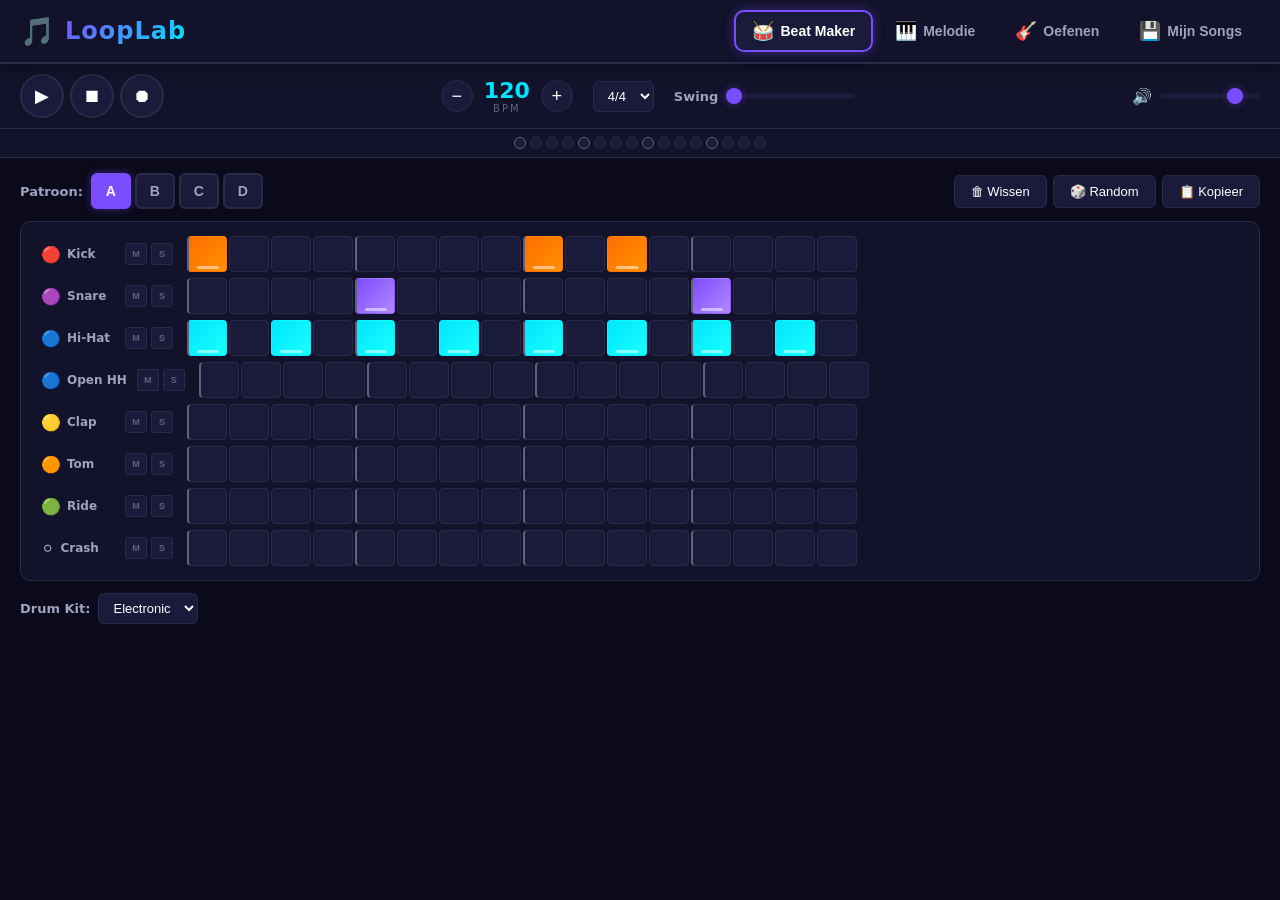
==== index.html @ d04458fa "feat: LoopLab - muziek loop app voor kids Complete web app met: - Beat sequencer met 8 instrumenten " ====
<!DOCTYPE html>
<html lang="nl">
<head>
    <meta charset="UTF-8">
    <meta name="viewport" content="width=device-width, initial-scale=1.0">
    <title>LoopLab - Maak je eigen beats!</title>
    <link rel="stylesheet" href="css/style.css">
    <link rel="stylesheet" href="css/sequencer.css">
    <link rel="stylesheet" href="css/piano-roll.css">
    <link rel="stylesheet" href="css/practice.css">
</head>
<body>
    <div id="app">
        <!-- Header -->
        <header id="main-header">
            <div class="logo">
                <span class="logo-icon">🎵</span>
                <h1>LoopLab</h1>
            </div>
            <nav id="main-nav">
                <button class="nav-btn active" data-view="sequencer">
                    <span class="nav-icon">🥁</span>
                    <span>Beat Maker</span>
                </button>
                <button class="nav-btn" data-view="piano">
                    <span class="nav-icon">🎹</span>
                    <span>Melodie</span>
                </button>
                <button class="nav-btn" data-view="practice">
                    <span class="nav-icon">🎸</span>
                    <span>Oefenen</span>
                </button>
                <button class="nav-btn" data-view="songs">
                    <span class="nav-icon">💾</span>
                    <span>Mijn Songs</span>
                </button>
            </nav>
        </header>

        <!-- Transport Controls -->
        <div id="transport">
            <div class="transport-left">
                <button id="btn-play" class="transport-btn" title="Afspelen">▶</button>
                <button id="btn-stop" class="transport-btn" title="Stoppen">⏹</button>
                <button id="btn-record" class="transport-btn" title="Opnemen">⏺</button>
            </div>
            <div class="transport-center">
                <div class="bpm-control">
                    <button id="bpm-down" class="bpm-btn">−</button>
                    <div class="bpm-display">
                        <span id="bpm-value">120</span>
                        <span class="bpm-label">BPM</span>
                    </div>
                    <button id="bpm-up" class="bpm-btn">+</button>
                </div>
                <div class="time-signature">
                    <select id="time-sig">
                        <option value="4">4/4</option>
                        <option value="3">3/4</option>
                        <option value="6">6/8</option>
                    </select>
                </div>
                <div class="swing-control">
                    <label>Swing</label>
                    <input type="range" id="swing" min="0" max="100" value="0">
                </div>
            </div>
            <div class="transport-right">
                <div class="master-volume">
                    <span>🔊</span>
                    <input type="range" id="master-volume" min="0" max="100" value="80">
                </div>
            </div>
        </div>

        <!-- Step indicator -->
        <div id="step-indicator">
            <div class="step-dots"></div>
        </div>

        <!-- Views -->
        <main id="main-content">
            <!-- Beat Sequencer View -->
            <section id="view-sequencer" class="view active">
                <div class="sequencer-toolbar">
                    <div class="pattern-selector">
                        <label>Patroon:</label>
                        <div class="pattern-buttons">
                            <button class="pattern-btn active" data-pattern="0">A</button>
                            <button class="pattern-btn" data-pattern="1">B</button>
                            <button class="pattern-btn" data-pattern="2">C</button>
                            <button class="pattern-btn" data-pattern="3">D</button>
                        </div>
                    </div>
                    <div class="sequencer-actions">
                        <button id="btn-clear-pattern" class="action-btn">🗑 Wissen</button>
                        <button id="btn-random-pattern" class="action-btn">🎲 Random</button>
                        <button id="btn-copy-pattern" class="action-btn">📋 Kopieer</button>
                    </div>
                </div>
                <div id="beat-grid" class="beat-grid">
                    <!-- Generated by JS -->
                </div>
                <div class="kit-selector">
                    <label>Drum Kit:</label>
                    <select id="drum-kit-select">
                        <option value="electronic">Electronic</option>
                        <option value="hiphop">Hip Hop</option>
                        <option value="rock">Rock</option>
                        <option value="latin">Latin</option>
                    </select>
                </div>
            </section>

            <!-- Piano Roll View -->
            <section id="view-piano" class="view">
                <div class="piano-toolbar">
                    <div class="instrument-selector">
                        <label>Instrument:</label>
                        <select id="melody-instrument">
                            <option value="synth">Synth Lead</option>
                            <option value="piano">Piano</option>
                            <option value="bass">Bass</option>
                            <option value="strings">Strings</option>
                            <option value="pluck">Pluck</option>
                        </select>
                    </div>
                    <div class="scale-selector">
                        <label>Toonladder:</label>
                        <select id="scale-select">
                            <option value="chromatic">Chromatisch</option>
                            <option value="major">Majeur</option>
                            <option value="minor">Mineur</option>
                            <option value="pentatonic">Pentatonisch</option>
                            <option value="blues">Blues</option>
                        </select>
                        <select id="key-select">
                            <option value="C">C</option>
                            <option value="C#">C#</option>
                            <option value="D">D</option>
                            <option value="D#">D#</option>
                            <option value="E">E</option>
                            <option value="F">F</option>
                            <option value="F#">F#</option>
                            <option value="G">G</option>
                            <option value="G#">G#</option>
                            <option value="A">A</option>
                            <option value="A#">A#</option>
                            <option value="B">B</option>
                        </select>
                    </div>
                    <div class="piano-actions">
                        <button id="btn-clear-melody" class="action-btn">🗑 Wissen</button>
                        <button id="btn-random-melody" class="action-btn">🎲 Random</button>
                    </div>
                </div>
                <div id="piano-roll-container">
                    <div id="piano-keys">
                        <!-- Generated by JS -->
                    </div>
                    <div id="piano-grid">
                        <!-- Generated by JS -->
                    </div>
                </div>
            </section>

            <!-- Practice View -->
            <section id="view-practice" class="view">
                <div class="practice-toolbar">
                    <div class="practice-mode-selector">
                        <button class="practice-mode-btn active" data-mode="rhythm">🥁 Ritme</button>
                        <button class="practice-mode-btn" data-mode="melody">🎹 Melodie</button>
                    </div>
                    <div class="difficulty-selector">
                        <label>Moeilijkheid:</label>
                        <select id="difficulty">
                            <option value="easy">Makkelijk</option>
                            <option value="medium">Normaal</option>
                            <option value="hard">Moeilijk</option>
                        </select>
                    </div>
                </div>
                <div id="practice-area">
                    <div id="practice-score">
                        <span class="score-label">Score:</span>
                        <span id="score-value">0</span>
                        <span class="combo-label">Combo:</span>
                        <span id="combo-value">0x</span>
                        <div id="accuracy-meter">
                            <div id="accuracy-fill"></div>
                            <span id="accuracy-text">100%</span>
                        </div>
                    </div>
                    <div id="practice-highway">
                        <div id="hit-zone"></div>
                        <div id="falling-notes"></div>
                    </div>
                    <div id="practice-input">
                        <div id="practice-pads">
                            <!-- Generated by JS -->
                        </div>
                        <p class="practice-hint">Gebruik toetsen 1-4 of klik op de pads!</p>
                    </div>
                    <div class="practice-controls">
                        <button id="btn-start-practice" class="action-btn big">🎮 Start!</button>
                        <button id="btn-stop-practice" class="action-btn big" style="display:none">⏹ Stop</button>
                    </div>
                </div>
                <div id="practice-results" style="display:none">
                    <h2>Resultaat!</h2>
                    <div id="result-stars"></div>
                    <div id="result-stats"></div>
                    <button id="btn-retry" class="action-btn big">🔄 Opnieuw</button>
                </div>
            </section>

            <!-- Songs View -->
            <section id="view-songs" class="view">
                <div class="songs-toolbar">
                    <button id="btn-new-song" class="action-btn">✨ Nieuw</button>
                    <button id="btn-save-song" class="action-btn">💾 Opslaan</button>
                    <button id="btn-export-wav" class="action-btn">🎵 Export WAV</button>
                </div>
                <div id="song-arranger">
                    <h3>Song Arrangement</h3>
                    <div id="arrangement-timeline">
                        <!-- Generated by JS -->
                    </div>
                    <div class="arrangement-controls">
                        <button id="btn-add-section" class="action-btn">+ Sectie</button>
                    </div>
                </div>
                <div id="saved-songs-list">
                    <h3>Opgeslagen Songs</h3>
                    <div id="songs-grid">
                        <!-- Generated by JS -->
                    </div>
                </div>
            </section>
        </main>
    </div>

    <script src="js/audio-engine.js"></script>
    <script src="js/instruments.js"></script>
    <script src="js/sequencer.js"></script>
    <script src="js/piano-roll.js"></script>
    <script src="js/practice.js"></script>
    <script src="js/songs.js"></script>
    <script src="js/app.js"></script>
</body>
</html>
---- css/style.css ----
/* === LoopLab - Main Styles === */
:root {
    --bg-dark: #0a0a1a;
    --bg-panel: #12122a;
    --bg-cell: #1a1a3a;
    --bg-cell-hover: #252550;
    --bg-cell-active: #3a3a6a;
    --accent-primary: #7c4dff;
    --accent-secondary: #00e5ff;
    --accent-warm: #ff6d00;
    --accent-pink: #ff4081;
    --accent-green: #00e676;
    --accent-yellow: #ffd740;
    --text-primary: #ffffff;
    --text-secondary: #a0a0c0;
    --text-dim: #606080;
    --border-color: #2a2a4a;
    --glow-primary: rgba(124, 77, 255, 0.4);
    --glow-secondary: rgba(0, 229, 255, 0.4);
    --radius-sm: 6px;
    --radius-md: 10px;
    --radius-lg: 16px;
    --shadow-sm: 0 2px 8px rgba(0,0,0,0.3);
    --shadow-md: 0 4px 16px rgba(0,0,0,0.4);
    --shadow-lg: 0 8px 32px rgba(0,0,0,0.5);
}

* {
    margin: 0;
    padding: 0;
    box-sizing: border-box;
}

body {
    font-family: 'Segoe UI', system-ui, -apple-system, sans-serif;
    background: var(--bg-dark);
    color: var(--text-primary);
    overflow-x: hidden;
    min-height: 100vh;
}

/* Scrollbar */
::-webkit-scrollbar {
    width: 8px;
    height: 8px;
}
::-webkit-scrollbar-track {
    background: var(--bg-dark);
}
::-webkit-scrollbar-thumb {
    background: var(--border-color);
    border-radius: 4px;
}

/* === Header === */
#main-header {
    display: flex;
    align-items: center;
    justify-content: space-between;
    padding: 10px 20px;
    background: var(--bg-panel);
    border-bottom: 2px solid var(--border-color);
    box-shadow: var(--shadow-md);
    position: sticky;
    top: 0;
    z-index: 100;
}

.logo {
    display: flex;
    align-items: center;
    gap: 10px;
}

.logo-icon {
    font-size: 28px;
    animation: bounce 2s ease-in-out infinite;
}

@keyframes bounce {
    0%, 100% { transform: translateY(0); }
    50% { transform: translateY(-5px); }
}

.logo h1 {
    font-size: 24px;
    font-weight: 800;
    background: linear-gradient(135deg, var(--accent-primary), var(--accent-secondary));
    -webkit-background-clip: text;
    -webkit-text-fill-color: transparent;
    background-clip: text;
    letter-spacing: 1px;
}

#main-nav {
    display: flex;
    gap: 4px;
}

.nav-btn {
    display: flex;
    align-items: center;
    gap: 6px;
    padding: 8px 16px;
    background: transparent;
    border: 2px solid transparent;
    border-radius: var(--radius-md);
    color: var(--text-secondary);
    cursor: pointer;
    font-size: 14px;
    font-weight: 600;
    transition: all 0.2s;
}

.nav-btn:hover {
    background: var(--bg-cell);
    color: var(--text-primary);
}

.nav-btn.active {
    background: var(--bg-cell);
    border-color: var(--accent-primary);
    color: var(--text-primary);
    box-shadow: 0 0 12px var(--glow-primary);
}

.nav-icon {
    font-size: 18px;
}

/* === Transport === */
#transport {
    display: flex;
    align-items: center;
    justify-content: space-between;
    padding: 10px 20px;
    background: var(--bg-panel);
    border-bottom: 1px solid var(--border-color);
}

.transport-left {
    display: flex;
    gap: 6px;
}

.transport-btn {
    width: 44px;
    height: 44px;
    border-radius: 50%;
    border: 2px solid var(--border-color);
    background: var(--bg-cell);
    color: var(--text-primary);
    font-size: 18px;
    cursor: pointer;
    transition: all 0.2s;
    display: flex;
    align-items: center;
    justify-content: center;
}

.transport-btn:hover {
    border-color: var(--accent-primary);
    box-shadow: 0 0 12px var(--glow-primary);
    transform: scale(1.05);
}

.transport-btn.active {
    background: var(--accent-primary);
    border-color: var(--accent-primary);
    box-shadow: 0 0 20px var(--glow-primary);
}

#btn-record.recording {
    background: #ff1744;
    border-color: #ff1744;
    animation: pulse-record 1s ease-in-out infinite;
}

@keyframes pulse-record {
    0%, 100% { box-shadow: 0 0 10px rgba(255, 23, 68, 0.5); }
    50% { box-shadow: 0 0 25px rgba(255, 23, 68, 0.8); }
}

.transport-center {
    display: flex;
    align-items: center;
    gap: 20px;
}

.bpm-control {
    display: flex;
    align-items: center;
    gap: 4px;
}

.bpm-btn {
    width: 32px;
    height: 32px;
    border-radius: 50%;
    border: 1px solid var(--border-color);
    background: var(--bg-cell);
    color: var(--text-primary);
    font-size: 18px;
    cursor: pointer;
    transition: all 0.15s;
    display: flex;
    align-items: center;
    justify-content: center;
}

.bpm-btn:hover {
    background: var(--accent-primary);
    border-color: var(--accent-primary);
}

.bpm-display {
    display: flex;
    flex-direction: column;
    align-items: center;
    min-width: 60px;
}

#bpm-value {
    font-size: 22px;
    font-weight: 700;
    color: var(--accent-secondary);
    font-variant-numeric: tabular-nums;
}

.bpm-label {
    font-size: 10px;
    color: var(--text-dim);
    text-transform: uppercase;
    letter-spacing: 2px;
}

.time-signature select,
.scale-selector select,
.instrument-selector select,
.kit-selector select,
#difficulty {
    padding: 6px 10px;
    background: var(--bg-cell);
    border: 1px solid var(--border-color);
    border-radius: var(--radius-sm);
    color: var(--text-primary);
    font-size: 13px;
    cursor: pointer;
}

.swing-control {
    display: flex;
    align-items: center;
    gap: 8px;
    font-size: 13px;
    color: var(--text-secondary);
}

input[type="range"] {
    -webkit-appearance: none;
    height: 6px;
    border-radius: 3px;
    background: var(--bg-cell);
    outline: none;
}

input[type="range"]::-webkit-slider-thumb {
    -webkit-appearance: none;
    width: 16px;
    height: 16px;
    border-radius: 50%;
    background: var(--accent-primary);
    cursor: pointer;
    box-shadow: 0 0 8px var(--glow-primary);
}

.transport-right {
    display: flex;
    align-items: center;
}

.master-volume {
    display: flex;
    align-items: center;
    gap: 8px;
}

.master-volume input[type="range"] {
    width: 100px;
}

/* === Step Indicator === */
#step-indicator {
    padding: 8px 20px;
    background: var(--bg-panel);
    border-bottom: 1px solid var(--border-color);
}

.step-dots {
    display: flex;
    gap: 4px;
    justify-content: center;
}

.step-dot {
    width: 12px;
    height: 12px;
    border-radius: 50%;
    background: var(--bg-cell);
    border: 1px solid var(--border-color);
    transition: all 0.1s;
}

.step-dot.active {
    background: var(--accent-secondary);
    border-color: var(--accent-secondary);
    box-shadow: 0 0 10px var(--glow-secondary);
}

.step-dot.beat-marker {
    border-color: var(--text-dim);
}

/* === Main Content === */
#main-content {
    padding: 15px 20px;
    max-height: calc(100vh - 180px);
    overflow-y: auto;
}

.view {
    display: none;
}

.view.active {
    display: block;
    animation: fadeIn 0.3s ease;
}

@keyframes fadeIn {
    from { opacity: 0; transform: translateY(10px); }
    to { opacity: 1; transform: translateY(0); }
}

/* === Common === */
.action-btn {
    padding: 8px 16px;
    background: var(--bg-cell);
    border: 1px solid var(--border-color);
    border-radius: var(--radius-sm);
    color: var(--text-primary);
    cursor: pointer;
    font-size: 13px;
    transition: all 0.2s;
}

.action-btn:hover {
    background: var(--bg-cell-hover);
    border-color: var(--accent-primary);
}

.action-btn.big {
    padding: 14px 32px;
    font-size: 18px;
    font-weight: 700;
    border-radius: var(--radius-md);
    background: linear-gradient(135deg, var(--accent-primary), #6200ea);
    border: none;
    box-shadow: var(--shadow-md);
}

.action-btn.big:hover {
    transform: translateY(-2px);
    box-shadow: 0 6px 24px var(--glow-primary);
}

label {
    font-size: 13px;
    color: var(--text-secondary);
    font-weight: 600;
}

/* === Songs View === */
.songs-toolbar {
    display: flex;
    gap: 8px;
    margin-bottom: 20px;
}

#song-arranger {
    background: var(--bg-panel);
    border-radius: var(--radius-md);
    padding: 16px;
    margin-bottom: 20px;
    border: 1px solid var(--border-color);
}

#song-arranger h3 {
    margin-bottom: 12px;
    font-size: 16px;
    color: var(--text-secondary);
}

#arrangement-timeline {
    display: flex;
    gap: 8px;
    padding: 12px;
    background: var(--bg-dark);
    border-radius: var(--radius-sm);
    min-height: 60px;
    overflow-x: auto;
    align-items: center;
}

.arrangement-section {
    padding: 10px 20px;
    border-radius: var(--radius-sm);
    font-weight: 700;
    font-size: 18px;
    cursor: pointer;
    min-width: 60px;
    text-align: center;
    transition: all 0.2s;
    position: relative;
}

.arrangement-section:hover {
    transform: scale(1.05);
}

.arrangement-section .remove-section {
    position: absolute;
    top: -6px;
    right: -6px;
    width: 18px;
    height: 18px;
    border-radius: 50%;
    background: #ff1744;
    color: white;
    border: none;
    font-size: 10px;
    cursor: pointer;
    display: none;
    align-items: center;
    justify-content: center;
}

.arrangement-section:hover .remove-section {
    display: flex;
}

.arrangement-controls {
    margin-top: 12px;
}

#saved-songs-list h3 {
    margin-bottom: 12px;
    font-size: 16px;
    color: var(--text-secondary);
}

#songs-grid {
    display: grid;
    grid-template-columns: repeat(auto-fill, minmax(220px, 1fr));
    gap: 12px;
}

.song-card {
    background: var(--bg-panel);
    border: 1px solid var(--border-color);
    border-radius: var(--radius-md);
    padding: 16px;
    cursor: pointer;
    transition: all 0.2s;
}

.song-card:hover {
    border-color: var(--accent-primary);
    box-shadow: 0 0 12px var(--glow-primary);
    transform: translateY(-2px);
}

.song-card h4 {
    margin-bottom: 6px;
}

.song-card .song-info {
    font-size: 12px;
    color: var(--text-dim);
}

.song-card .song-actions {
    margin-top: 10px;
    display: flex;
    gap: 6px;
}

.song-card .song-actions button {
    padding: 4px 10px;
    font-size: 11px;
    background: var(--bg-cell);
    border: 1px solid var(--border-color);
    border-radius: var(--radius-sm);
    color: var(--text-secondary);
    cursor: pointer;
}

.song-card .song-actions button:hover {
    background: var(--accent-primary);
    color: white;
}

.empty-state {
    text-align: center;
    padding: 40px;
    color: var(--text-dim);
    font-size: 16px;
}

/* === Responsive === */
@media (max-width: 768px) {
    #main-header {
        flex-direction: column;
        gap: 8px;
        padding: 8px 12px;
    }

    #main-nav {
        width: 100%;
        justify-content: center;
    }

    .nav-btn span:last-child {
        display: none;
    }

    #transport {
        flex-wrap: wrap;
        gap: 8px;
        padding: 8px 12px;
    }

    .transport-center {
        order: 3;
        width: 100%;
        justify-content: center;
        flex-wrap: wrap;
    }

    #main-content {
        padding: 10px;
    }
}
---- css/sequencer.css ----
/* === Beat Sequencer Styles === */
.sequencer-toolbar {
    display: flex;
    justify-content: space-between;
    align-items: center;
    margin-bottom: 12px;
    flex-wrap: wrap;
    gap: 8px;
}

.pattern-selector {
    display: flex;
    align-items: center;
    gap: 8px;
}

.pattern-buttons {
    display: flex;
    gap: 4px;
}

.pattern-btn {
    width: 40px;
    height: 36px;
    border-radius: var(--radius-sm);
    border: 2px solid var(--border-color);
    background: var(--bg-cell);
    color: var(--text-secondary);
    font-weight: 700;
    font-size: 14px;
    cursor: pointer;
    transition: all 0.2s;
}

.pattern-btn:hover {
    border-color: var(--accent-primary);
}

.pattern-btn.active {
    background: var(--accent-primary);
    border-color: var(--accent-primary);
    color: white;
    box-shadow: 0 0 10px var(--glow-primary);
}

.pattern-btn.has-data {
    border-color: var(--accent-secondary);
}

.sequencer-actions {
    display: flex;
    gap: 6px;
}

/* Beat Grid */
.beat-grid {
    display: flex;
    flex-direction: column;
    gap: 2px;
    background: var(--bg-panel);
    border-radius: var(--radius-md);
    padding: 12px;
    border: 1px solid var(--border-color);
    overflow-x: auto;
}

.beat-row {
    display: flex;
    align-items: center;
    gap: 2px;
    min-height: 40px;
}

.beat-row-label {
    min-width: 90px;
    padding: 4px 8px;
    font-size: 12px;
    font-weight: 600;
    color: var(--text-secondary);
    display: flex;
    align-items: center;
    gap: 6px;
    cursor: pointer;
    border-radius: var(--radius-sm);
    transition: background 0.15s;
}

.beat-row-label:hover {
    background: var(--bg-cell-hover);
}

.beat-row-label .instrument-icon {
    font-size: 16px;
}

.beat-row-controls {
    display: flex;
    align-items: center;
    gap: 4px;
    min-width: 60px;
}

.row-volume {
    width: 50px;
    height: 4px;
}

.row-mute, .row-solo {
    width: 22px;
    height: 22px;
    border-radius: 3px;
    border: 1px solid var(--border-color);
    background: var(--bg-cell);
    color: var(--text-dim);
    font-size: 9px;
    font-weight: 700;
    cursor: pointer;
    transition: all 0.15s;
}

.row-mute.active {
    background: #ff1744;
    color: white;
    border-color: #ff1744;
}

.row-solo.active {
    background: var(--accent-yellow);
    color: #000;
    border-color: var(--accent-yellow);
}

.beat-cells {
    display: flex;
    gap: 2px;
    flex: 1;
}

.beat-cell {
    width: 40px;
    height: 36px;
    border-radius: 4px;
    border: 1px solid var(--border-color);
    background: var(--bg-cell);
    cursor: pointer;
    transition: all 0.1s;
    position: relative;
}

.beat-cell:hover {
    background: var(--bg-cell-hover);
    border-color: var(--accent-primary);
}

.beat-cell.active {
    border-color: transparent;
}

.beat-cell.playing {
    box-shadow: 0 0 12px var(--glow-secondary);
    border-color: var(--accent-secondary) !important;
}

/* Row-specific active colors */
.beat-row[data-instrument="kick"] .beat-cell.active {
    background: linear-gradient(135deg, #ff6d00, #ff9100);
}

.beat-row[data-instrument="snare"] .beat-cell.active {
    background: linear-gradient(135deg, #7c4dff, #b388ff);
}

.beat-row[data-instrument="hihat"] .beat-cell.active {
    background: linear-gradient(135deg, #00e5ff, #18ffff);
}

.beat-row[data-instrument="hihat-open"] .beat-cell.active {
    background: linear-gradient(135deg, #00b8d4, #00e5ff);
}

.beat-row[data-instrument="clap"] .beat-cell.active {
    background: linear-gradient(135deg, #ff4081, #ff80ab);
}

.beat-row[data-instrument="tom"] .beat-cell.active {
    background: linear-gradient(135deg, #ff6d00, #ffab40);
}

.beat-row[data-instrument="ride"] .beat-cell.active {
    background: linear-gradient(135deg, #69f0ae, #b9f6ca);
}

.beat-row[data-instrument="crash"] .beat-cell.active {
    background: linear-gradient(135deg, #ffd740, #ffe57f);
}

.beat-cell.beat-start {
    border-left: 2px solid var(--text-dim);
}

/* Velocity indicator on cells */
.beat-cell.active::after {
    content: '';
    position: absolute;
    bottom: 2px;
    left: 50%;
    transform: translateX(-50%);
    width: 60%;
    height: 3px;
    border-radius: 2px;
    background: rgba(255,255,255,0.5);
}

.kit-selector {
    margin-top: 12px;
    display: flex;
    align-items: center;
    gap: 8px;
}

@media (max-width: 768px) {
    .beat-cell {
        width: 28px;
        height: 28px;
    }

    .beat-row-label {
        min-width: 60px;
        font-size: 10px;
    }

    .beat-row-label .instrument-icon {
        display: none;
    }

    .beat-row-controls {
        display: none;
    }
}
---- css/piano-roll.css ----
/* === Piano Roll Styles === */
.piano-toolbar {
    display: flex;
    justify-content: space-between;
    align-items: center;
    margin-bottom: 12px;
    flex-wrap: wrap;
    gap: 8px;
}

.instrument-selector,
.scale-selector {
    display: flex;
    align-items: center;
    gap: 6px;
}

.piano-actions {
    display: flex;
    gap: 6px;
}

#piano-roll-container {
    display: flex;
    background: var(--bg-panel);
    border-radius: var(--radius-md);
    border: 1px solid var(--border-color);
    overflow: hidden;
    max-height: calc(100vh - 320px);
    overflow-y: auto;
}

/* Piano Keys */
#piano-keys {
    display: flex;
    flex-direction: column;
    min-width: 70px;
    border-right: 2px solid var(--border-color);
    position: sticky;
    left: 0;
    z-index: 5;
    background: var(--bg-panel);
}

.piano-key {
    height: 28px;
    display: flex;
    align-items: center;
    justify-content: flex-end;
    padding-right: 8px;
    font-size: 11px;
    font-weight: 600;
    cursor: pointer;
    transition: all 0.1s;
    border-bottom: 1px solid var(--border-color);
}

.piano-key.white {
    background: linear-gradient(90deg, #d0d0e0, #e8e8f0);
    color: #333;
}

.piano-key.black {
    background: linear-gradient(90deg, #1a1a2e, #2a2a4a);
    color: var(--text-secondary);
}

.piano-key:hover {
    filter: brightness(1.2);
}

.piano-key.playing {
    background: var(--accent-primary) !important;
    color: white !important;
}

.piano-key.in-scale {
    position: relative;
}

.piano-key.in-scale::before {
    content: '';
    position: absolute;
    left: 4px;
    top: 50%;
    transform: translateY(-50%);
    width: 6px;
    height: 6px;
    border-radius: 50%;
    background: var(--accent-green);
}

/* Piano Grid */
#piano-grid {
    display: flex;
    flex-direction: column;
    flex: 1;
    overflow-x: auto;
}

.piano-grid-row {
    display: flex;
    height: 28px;
    border-bottom: 1px solid var(--border-color);
}

.piano-grid-row.black-key-row {
    background: rgba(0,0,0,0.15);
}

.piano-grid-row.c-note-row {
    border-bottom: 2px solid var(--accent-primary);
}

.piano-grid-cell {
    min-width: 40px;
    height: 28px;
    border-right: 1px solid rgba(255,255,255,0.03);
    cursor: pointer;
    transition: background 0.1s;
    position: relative;
}

.piano-grid-cell:hover {
    background: rgba(124, 77, 255, 0.15);
}

.piano-grid-cell.beat-line {
    border-right: 1px solid var(--border-color);
}

.piano-grid-cell.active {
    border-radius: 3px;
}

.piano-grid-cell.playing {
    box-shadow: inset 0 0 8px var(--glow-secondary);
}

/* Note colors based on octave */
.piano-grid-cell.active {
    background: var(--accent-primary);
    box-shadow: 0 0 6px var(--glow-primary);
}

.piano-grid-cell.active.in-scale {
    background: var(--accent-green);
    box-shadow: 0 0 6px rgba(0, 230, 118, 0.4);
}

@media (max-width: 768px) {
    .piano-key {
        height: 24px;
        min-width: 50px;
        font-size: 9px;
    }

    .piano-grid-cell {
        min-width: 28px;
        height: 24px;
    }
}
---- css/practice.css ----
/* === Practice Mode Styles === */
.practice-toolbar {
    display: flex;
    justify-content: space-between;
    align-items: center;
    margin-bottom: 16px;
    flex-wrap: wrap;
    gap: 8px;
}

.practice-mode-selector {
    display: flex;
    gap: 4px;
}

.practice-mode-btn {
    padding: 8px 18px;
    background: var(--bg-cell);
    border: 2px solid var(--border-color);
    border-radius: var(--radius-md);
    color: var(--text-secondary);
    font-size: 14px;
    font-weight: 600;
    cursor: pointer;
    transition: all 0.2s;
}

.practice-mode-btn:hover {
    border-color: var(--accent-primary);
}

.practice-mode-btn.active {
    background: var(--accent-primary);
    border-color: var(--accent-primary);
    color: white;
    box-shadow: 0 0 12px var(--glow-primary);
}

.difficulty-selector {
    display: flex;
    align-items: center;
    gap: 8px;
}

/* Score Area */
#practice-score {
    display: flex;
    align-items: center;
    gap: 16px;
    padding: 12px 20px;
    background: var(--bg-panel);
    border-radius: var(--radius-md);
    border: 1px solid var(--border-color);
    margin-bottom: 12px;
    flex-wrap: wrap;
}

.score-label, .combo-label {
    font-size: 12px;
    color: var(--text-dim);
    text-transform: uppercase;
    letter-spacing: 1px;
}

#score-value {
    font-size: 28px;
    font-weight: 800;
    color: var(--accent-yellow);
    font-variant-numeric: tabular-nums;
    min-width: 80px;
}

#combo-value {
    font-size: 22px;
    font-weight: 700;
    color: var(--accent-pink);
    font-variant-numeric: tabular-nums;
}

#accuracy-meter {
    flex: 1;
    min-width: 120px;
    height: 20px;
    background: var(--bg-cell);
    border-radius: 10px;
    position: relative;
    overflow: hidden;
}

#accuracy-fill {
    height: 100%;
    background: linear-gradient(90deg, var(--accent-green), var(--accent-secondary));
    border-radius: 10px;
    width: 100%;
    transition: width 0.3s;
}

#accuracy-text {
    position: absolute;
    top: 50%;
    left: 50%;
    transform: translate(-50%, -50%);
    font-size: 11px;
    font-weight: 700;
    color: white;
    text-shadow: 0 1px 2px rgba(0,0,0,0.5);
}

/* Highway (Guitar Hero style) */
#practice-highway {
    position: relative;
    height: 350px;
    background: linear-gradient(180deg, var(--bg-dark) 0%, var(--bg-panel) 100%);
    border-radius: var(--radius-md);
    border: 2px solid var(--border-color);
    overflow: hidden;
    margin-bottom: 12px;
}

/* Lane lines */
#practice-highway::before {
    content: '';
    position: absolute;
    top: 0;
    left: 0;
    right: 0;
    bottom: 0;
    background: repeating-linear-gradient(
        90deg,
        transparent,
        transparent calc(25% - 1px),
        var(--border-color) calc(25% - 1px),
        var(--border-color) calc(25%)
    );
    pointer-events: none;
    z-index: 1;
}

/* Perspective lines */
#practice-highway::after {
    content: '';
    position: absolute;
    top: 0;
    left: 0;
    right: 0;
    bottom: 0;
    background: repeating-linear-gradient(
        180deg,
        transparent,
        transparent 48px,
        rgba(255,255,255,0.02) 48px,
        rgba(255,255,255,0.02) 50px
    );
    pointer-events: none;
}

#hit-zone {
    position: absolute;
    bottom: 60px;
    left: 0;
    right: 0;
    height: 6px;
    background: var(--accent-secondary);
    box-shadow: 0 0 20px var(--glow-secondary), 0 0 40px var(--glow-secondary);
    z-index: 3;
}

#falling-notes {
    position: absolute;
    top: 0;
    left: 0;
    right: 0;
    bottom: 0;
    z-index: 2;
}

.falling-note {
    position: absolute;
    width: calc(25% - 8px);
    height: 30px;
    border-radius: var(--radius-sm);
    display: flex;
    align-items: center;
    justify-content: center;
    font-weight: 700;
    font-size: 14px;
    color: white;
    text-shadow: 0 1px 2px rgba(0,0,0,0.5);
    transition: none;
    z-index: 2;
}

.falling-note.lane-0 {
    left: 4px;
    background: linear-gradient(135deg, #ff6d00, #ff9100);
    box-shadow: 0 0 10px rgba(255, 109, 0, 0.5);
}

.falling-note.lane-1 {
    left: calc(25% + 4px);
    background: linear-gradient(135deg, #7c4dff, #b388ff);
    box-shadow: 0 0 10px rgba(124, 77, 255, 0.5);
}

.falling-note.lane-2 {
    left: calc(50% + 4px);
    background: linear-gradient(135deg, #00e5ff, #18ffff);
    box-shadow: 0 0 10px rgba(0, 229, 255, 0.5);
}

.falling-note.lane-3 {
    left: calc(75% + 4px);
    background: linear-gradient(135deg, #ff4081, #ff80ab);
    box-shadow: 0 0 10px rgba(255, 64, 129, 0.5);
}

.falling-note.hit {
    animation: noteHit 0.3s ease-out forwards;
}

.falling-note.miss {
    animation: noteMiss 0.5s ease-out forwards;
}

@keyframes noteHit {
    0% { transform: scale(1); opacity: 1; }
    50% { transform: scale(1.5); opacity: 0.8; }
    100% { transform: scale(2); opacity: 0; }
}

@keyframes noteMiss {
    0% { opacity: 0.5; }
    100% { opacity: 0; transform: translateY(50px); }
}

/* Hit feedback */
.hit-feedback {
    position: absolute;
    bottom: 40px;
    font-size: 20px;
    font-weight: 800;
    z-index: 10;
    animation: hitFeedback 0.6s ease-out forwards;
    text-shadow: 0 2px 4px rgba(0,0,0,0.5);
}

.hit-feedback.perfect {
    color: var(--accent-yellow);
}

.hit-feedback.good {
    color: var(--accent-green);
}

.hit-feedback.ok {
    color: var(--accent-secondary);
}

.hit-feedback.miss {
    color: #ff1744;
}

@keyframes hitFeedback {
    0% { transform: translateY(0) scale(0.5); opacity: 0; }
    20% { transform: translateY(-10px) scale(1.2); opacity: 1; }
    100% { transform: translateY(-60px) scale(0.8); opacity: 0; }
}

/* Practice Input Pads */
#practice-input {
    text-align: center;
}

#practice-pads {
    display: flex;
    justify-content: center;
    gap: 8px;
    margin-bottom: 8px;
}

.practice-pad {
    width: calc(25% - 12px);
    max-width: 120px;
    height: 70px;
    border-radius: var(--radius-md);
    border: 3px solid var(--border-color);
    font-size: 16px;
    font-weight: 700;
    cursor: pointer;
    transition: all 0.1s;
    display: flex;
    flex-direction: column;
    align-items: center;
    justify-content: center;
    gap: 4px;
    user-select: none;
    -webkit-user-select: none;
}

.practice-pad .pad-key {
    font-size: 12px;
    opacity: 0.6;
}

.practice-pad.pad-0 {
    background: var(--bg-cell);
    color: #ff9100;
    border-color: #ff6d00;
}

.practice-pad.pad-1 {
    background: var(--bg-cell);
    color: #b388ff;
    border-color: #7c4dff;
}

.practice-pad.pad-2 {
    background: var(--bg-cell);
    color: #18ffff;
    border-color: #00e5ff;
}

.practice-pad.pad-3 {
    background: var(--bg-cell);
    color: #ff80ab;
    border-color: #ff4081;
}

.practice-pad:active,
.practice-pad.pressed {
    transform: scale(0.95);
    filter: brightness(1.5);
    box-shadow: 0 0 20px currentColor;
}

.practice-hint {
    font-size: 12px;
    color: var(--text-dim);
    margin-top: 8px;
}

.practice-controls {
    display: flex;
    justify-content: center;
    gap: 12px;
    margin-top: 16px;
}

/* Results */
#practice-results {
    text-align: center;
    padding: 40px;
    background: var(--bg-panel);
    border-radius: var(--radius-lg);
    border: 2px solid var(--accent-primary);
    box-shadow: 0 0 40px var(--glow-primary);
}

#practice-results h2 {
    font-size: 28px;
    margin-bottom: 16px;
    background: linear-gradient(135deg, var(--accent-primary), var(--accent-secondary));
    -webkit-background-clip: text;
    -webkit-text-fill-color: transparent;
    background-clip: text;
}

#result-stars {
    font-size: 48px;
    margin-bottom: 16px;
}

#result-stats {
    font-size: 16px;
    color: var(--text-secondary);
    margin-bottom: 24px;
    line-height: 1.8;
}

#btn-retry {
    margin-top: 12px;
}

@media (max-width: 768px) {
    #practice-highway {
        height: 250px;
    }

    .practice-pad {
        height: 55px;
        font-size: 14px;
    }

    .falling-note {
        height: 24px;
        font-size: 12px;
    }
}
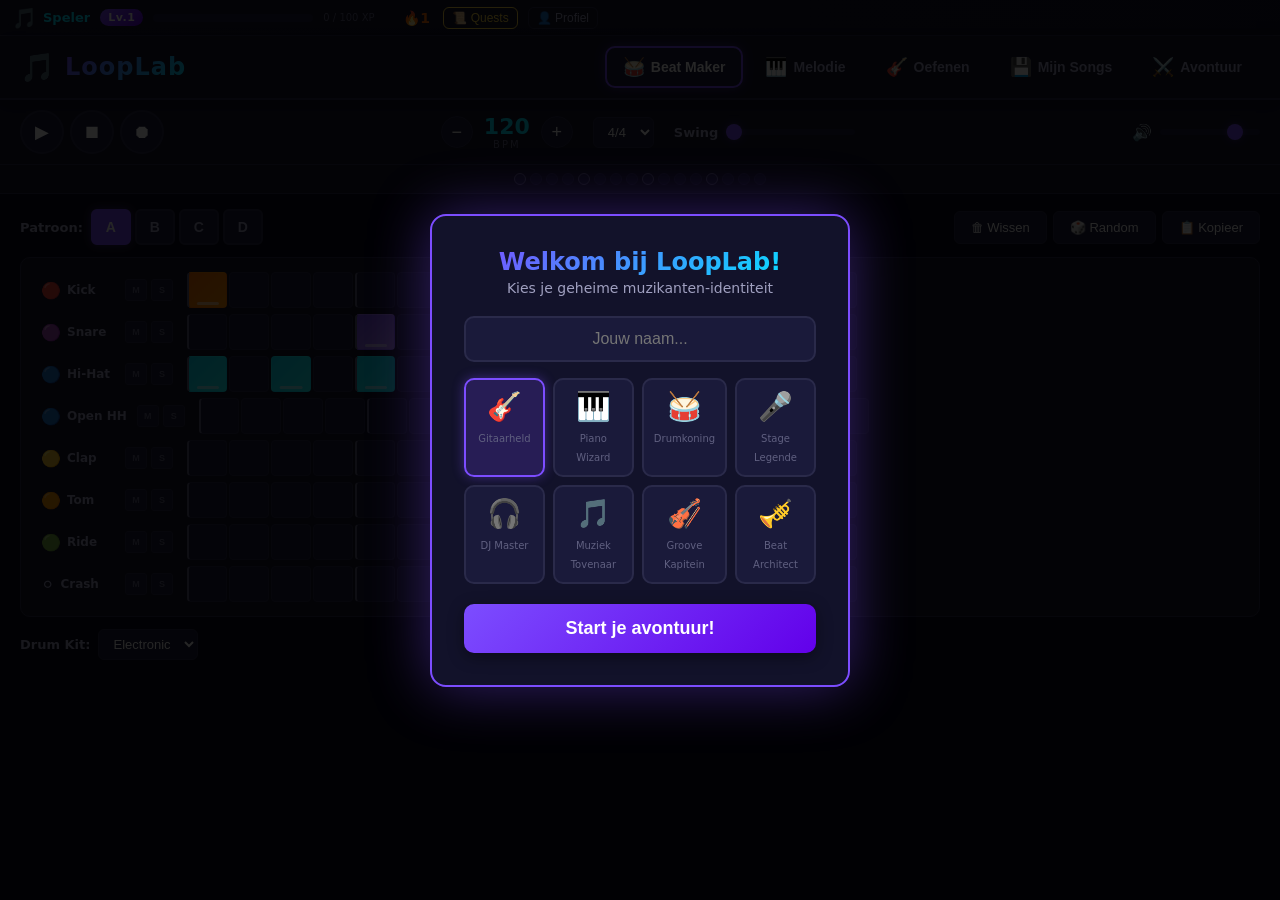
==== commit 7996427e: "feat: gamification met Jane McGonigal's SuperBetter framework Implementeert alle 7 mechanics: Secret" ====
--- a/index.html
+++ b/index.html
@@ -8,9 +8,50 @@
     <link rel="stylesheet" href="css/sequencer.css">
     <link rel="stylesheet" href="css/piano-roll.css">
     <link rel="stylesheet" href="css/practice.css">
+    <link rel="stylesheet" href="css/gamification.css">
 </head>
 <body>
+    <!-- Identity Setup Modal -->
+    <div id="identity-modal" class="hidden">
+        <div class="identity-form">
+            <h2>Welkom bij LoopLab!</h2>
+            <p>Kies je geheime muzikanten-identiteit</p>
+            <input type="text" id="identity-name" placeholder="Jouw naam..." maxlength="20">
+            <div class="avatar-grid" id="avatar-grid">
+                <!-- Generated by JS -->
+            </div>
+            <button id="btn-start-adventure">Start je avontuur!</button>
+        </div>
+    </div>
+
+    <!-- Fiero Overlay (celebrations) -->
+    <div id="fiero-overlay" class="fiero-overlay"></div>
+
+    <!-- XP Toasts -->
+    <div id="xp-toast-container"></div>
+
+    <!-- Ally Messages -->
+    <div id="ally-message-container"></div>
+
     <div id="app">
+        <!-- Game HUD -->
+        <div id="game-hud">
+            <div class="hud-identity" id="hud-identity-btn">
+                <span id="hud-avatar">🎵</span>
+                <span id="hud-title">Speler</span>
+            </div>
+            <div class="hud-level-badge">
+                <span id="hud-level">Lv.1</span>
+            </div>
+            <div class="hud-xp-bar">
+                <div id="hud-xp-bar" style="width:0%"></div>
+            </div>
+            <span id="hud-xp-text">0 / 100 XP</span>
+            <span id="hud-streak"></span>
+            <button class="hud-quest-btn" id="hud-quest-btn">📜 Quests</button>
+            <button class="hud-profile-btn" id="hud-profile-btn">👤 Profiel</button>
+        </div>
+
         <!-- Header -->
         <header id="main-header">
             <div class="logo">
@@ -33,6 +74,10 @@
                 <button class="nav-btn" data-view="songs">
                     <span class="nav-icon">💾</span>
                     <span>Mijn Songs</span>
+                </button>
+                <button class="nav-btn" data-view="profile">
+                    <span class="nav-icon">⚔️</span>
+                    <span>Avontuur</span>
                 </button>
             </nav>
         </header>
@@ -237,6 +282,65 @@
                     </div>
                 </div>
             </section>
+            <!-- Profile / Adventure View -->
+            <section id="view-profile" class="view">
+                <div class="profile-header">
+                    <span class="profile-avatar-large" id="profile-avatar-large">🎵</span>
+                    <div class="profile-info">
+                        <h3 id="profile-name">Speler</h3>
+                        <div class="profile-title-text" id="profile-title-text">Beginnende Beatmaker</div>
+                        <div id="profile-level-info"></div>
+                    </div>
+                </div>
+
+                <!-- Daily Quests -->
+                <div class="quest-panel">
+                    <h3>📜 Dagelijkse Quests</h3>
+                    <div id="quest-list">
+                        <!-- Generated by JS -->
+                    </div>
+                </div>
+
+                <!-- Bad Guys -->
+                <div class="section-header">
+                    <h3>👹 Bad Guys <span class="section-count" id="badguy-count"></span></h3>
+                </div>
+                <div class="badguy-grid" id="badguy-grid">
+                    <!-- Generated by JS -->
+                </div>
+
+                <!-- Allies (Band) -->
+                <div class="section-header">
+                    <h3>🎪 Jouw Band <span class="section-count" id="ally-count"></span></h3>
+                </div>
+                <div class="ally-grid" id="ally-grid">
+                    <!-- Generated by JS -->
+                </div>
+
+                <!-- Power-Ups -->
+                <div class="section-header">
+                    <h3>⚡ Power-Ups <span class="section-count" id="powerup-count"></span></h3>
+                </div>
+                <div class="powerup-grid" id="powerup-grid">
+                    <!-- Generated by JS -->
+                </div>
+
+                <!-- Achievements -->
+                <div class="section-header">
+                    <h3>🏆 Achievements <span class="section-count" id="achievement-count"></span></h3>
+                </div>
+                <div class="achievement-grid" id="achievement-grid">
+                    <!-- Generated by JS -->
+                </div>
+
+                <!-- Stats -->
+                <div class="section-header">
+                    <h3>📊 Statistieken</h3>
+                </div>
+                <div class="profile-stats" id="profile-stats">
+                    <!-- Generated by JS -->
+                </div>
+            </section>
         </main>
     </div>
 
@@ -246,6 +350,7 @@
     <script src="js/piano-roll.js"></script>
     <script src="js/practice.js"></script>
     <script src="js/songs.js"></script>
+    <script src="js/gamification.js"></script>
     <script src="js/app.js"></script>
 </body>
 </html>
--- a/css/gamification.css
+++ b/css/gamification.css
@@ -0,0 +1,808 @@
+/* === LoopLab Gamification Styles === */
+
+/* === HUD (Heads-Up Display) === */
+#game-hud {
+    display: flex;
+    align-items: center;
+    gap: 10px;
+    padding: 4px 12px;
+    background: linear-gradient(90deg, var(--bg-panel), rgba(18, 18, 42, 0.8));
+    border-bottom: 1px solid var(--border-color);
+    font-size: 13px;
+    min-height: 36px;
+}
+
+.hud-identity {
+    display: flex;
+    align-items: center;
+    gap: 6px;
+    cursor: pointer;
+}
+
+#hud-avatar {
+    font-size: 20px;
+}
+
+#hud-title {
+    font-weight: 700;
+    color: var(--accent-secondary);
+    max-width: 100px;
+    overflow: hidden;
+    text-overflow: ellipsis;
+    white-space: nowrap;
+}
+
+.hud-level-badge {
+    display: flex;
+    align-items: center;
+    gap: 6px;
+}
+
+#hud-level {
+    background: linear-gradient(135deg, var(--accent-primary), #6200ea);
+    color: white;
+    font-weight: 800;
+    font-size: 11px;
+    padding: 2px 8px;
+    border-radius: 10px;
+    letter-spacing: 0.5px;
+}
+
+.hud-xp-bar {
+    flex: 1;
+    max-width: 160px;
+    height: 8px;
+    background: var(--bg-cell);
+    border-radius: 4px;
+    overflow: hidden;
+    position: relative;
+}
+
+#hud-xp-bar {
+    height: 100%;
+    background: linear-gradient(90deg, var(--accent-primary), var(--accent-secondary));
+    border-radius: 4px;
+    transition: width 0.5s ease;
+    position: relative;
+}
+
+#hud-xp-bar::after {
+    content: '';
+    position: absolute;
+    top: 0;
+    right: 0;
+    width: 6px;
+    height: 100%;
+    background: rgba(255,255,255,0.4);
+    border-radius: 0 4px 4px 0;
+}
+
+#hud-xp-text {
+    font-size: 10px;
+    color: var(--text-dim);
+    min-width: 70px;
+    font-variant-numeric: tabular-nums;
+}
+
+#hud-streak {
+    font-weight: 700;
+    color: var(--accent-warm);
+    font-size: 14px;
+    min-width: 30px;
+}
+
+.hud-quest-btn, .hud-profile-btn {
+    background: none;
+    border: 1px solid var(--border-color);
+    border-radius: var(--radius-sm);
+    color: var(--text-secondary);
+    padding: 3px 8px;
+    font-size: 12px;
+    cursor: pointer;
+    transition: all 0.2s;
+}
+
+.hud-quest-btn:hover, .hud-profile-btn:hover {
+    border-color: var(--accent-primary);
+    color: var(--text-primary);
+}
+
+.hud-quest-btn.has-quests {
+    border-color: var(--accent-yellow);
+    color: var(--accent-yellow);
+    animation: quest-pulse 2s ease-in-out infinite;
+}
+
+@keyframes quest-pulse {
+    0%, 100% { box-shadow: 0 0 0 rgba(255, 215, 64, 0); }
+    50% { box-shadow: 0 0 8px rgba(255, 215, 64, 0.3); }
+}
+
+/* === Fiero Overlay (Epic celebrations) === */
+.fiero-overlay {
+    position: fixed;
+    top: 0;
+    left: 0;
+    right: 0;
+    bottom: 0;
+    display: flex;
+    align-items: center;
+    justify-content: center;
+    z-index: 10000;
+    pointer-events: none;
+    opacity: 0;
+    transition: opacity 0.3s;
+}
+
+.fiero-overlay.active {
+    opacity: 1;
+    pointer-events: auto;
+}
+
+.fiero-content {
+    text-align: center;
+    position: relative;
+    animation: fiero-appear 0.5s cubic-bezier(0.175, 0.885, 0.32, 1.275);
+}
+
+@keyframes fiero-appear {
+    0% { transform: scale(0.3) rotate(-10deg); opacity: 0; }
+    60% { transform: scale(1.1) rotate(2deg); }
+    100% { transform: scale(1) rotate(0); opacity: 1; }
+}
+
+.fiero-title {
+    font-size: 32px;
+    font-weight: 900;
+    text-shadow: 0 4px 20px rgba(0,0,0,0.5), 0 0 40px var(--glow-primary);
+    margin-bottom: 8px;
+    letter-spacing: 1px;
+}
+
+.fiero-subtitle {
+    font-size: 16px;
+    color: var(--text-secondary);
+    text-shadow: 0 2px 10px rgba(0,0,0,0.5);
+}
+
+.fiero-levelup .fiero-title {
+    background: linear-gradient(135deg, var(--accent-yellow), var(--accent-warm));
+    -webkit-background-clip: text;
+    -webkit-text-fill-color: transparent;
+    background-clip: text;
+    font-size: 40px;
+}
+
+.fiero-achievement .fiero-title {
+    background: linear-gradient(135deg, var(--accent-primary), var(--accent-secondary));
+    -webkit-background-clip: text;
+    -webkit-text-fill-color: transparent;
+    background-clip: text;
+}
+
+.fiero-badguy .fiero-title {
+    background: linear-gradient(135deg, #ff1744, var(--accent-warm));
+    -webkit-background-clip: text;
+    -webkit-text-fill-color: transparent;
+    background-clip: text;
+}
+
+.fiero-quest .fiero-title {
+    background: linear-gradient(135deg, var(--accent-green), var(--accent-secondary));
+    -webkit-background-clip: text;
+    -webkit-text-fill-color: transparent;
+    background-clip: text;
+}
+
+.fiero-powerup .fiero-title {
+    background: linear-gradient(135deg, var(--accent-pink), var(--accent-primary));
+    -webkit-background-clip: text;
+    -webkit-text-fill-color: transparent;
+    background-clip: text;
+}
+
+/* Particles */
+.fiero-particles {
+    position: absolute;
+    top: 50%;
+    left: 50%;
+    width: 300px;
+    height: 300px;
+    margin: -150px 0 0 -150px;
+    pointer-events: none;
+}
+
+.fiero-particle {
+    position: absolute;
+    font-size: 20px;
+    animation: particle-fly 2s ease-out forwards;
+    opacity: 0;
+}
+
+@keyframes particle-fly {
+    0% { transform: translateY(0) scale(0); opacity: 0; }
+    20% { opacity: 1; transform: scale(1); }
+    100% { transform: translateY(-200px) translateX(var(--drift, 0)) scale(0.3); opacity: 0; }
+}
+
+.fiero-particle:nth-child(odd) { --drift: -80px; }
+.fiero-particle:nth-child(even) { --drift: 80px; }
+.fiero-particle:nth-child(3n) { --drift: -40px; animation-duration: 1.5s; }
+.fiero-particle:nth-child(4n) { --drift: 60px; animation-duration: 2.5s; }
+.fiero-particle:nth-child(5n) { --drift: -120px; animation-duration: 1.8s; }
+
+/* === XP Toasts === */
+#xp-toast-container {
+    position: fixed;
+    top: 80px;
+    right: 20px;
+    z-index: 9000;
+    display: flex;
+    flex-direction: column;
+    gap: 6px;
+    pointer-events: none;
+}
+
+.xp-toast {
+    background: rgba(18, 18, 42, 0.95);
+    border: 1px solid var(--accent-primary);
+    border-radius: var(--radius-sm);
+    padding: 6px 14px;
+    font-size: 13px;
+    animation: toast-in 0.3s ease;
+    box-shadow: 0 0 12px var(--glow-primary);
+}
+
+.xp-toast.fade-out {
+    animation: toast-out 0.4s ease forwards;
+}
+
+@keyframes toast-in {
+    from { transform: translateX(100px); opacity: 0; }
+    to { transform: translateX(0); opacity: 1; }
+}
+
+@keyframes toast-out {
+    to { transform: translateX(100px); opacity: 0; }
+}
+
+.xp-amount {
+    color: var(--accent-yellow);
+    font-weight: 800;
+}
+
+.xp-reason {
+    color: var(--text-secondary);
+    font-size: 11px;
+}
+
+/* === Ally Messages === */
+#ally-message-container {
+    position: fixed;
+    bottom: 20px;
+    left: 20px;
+    z-index: 9000;
+    max-width: 320px;
+}
+
+.ally-message {
+    display: flex;
+    align-items: flex-start;
+    gap: 10px;
+    background: rgba(18, 18, 42, 0.95);
+    border: 1px solid var(--accent-secondary);
+    border-radius: var(--radius-md);
+    padding: 12px 16px;
+    animation: ally-in 0.4s ease;
+    box-shadow: 0 0 20px var(--glow-secondary);
+}
+
+.ally-message:not(.active) {
+    animation: ally-out 0.4s ease forwards;
+}
+
+@keyframes ally-in {
+    from { transform: translateY(50px) scale(0.8); opacity: 0; }
+    to { transform: translateY(0) scale(1); opacity: 1; }
+}
+
+@keyframes ally-out {
+    to { transform: translateY(50px) scale(0.8); opacity: 0; }
+}
+
+.ally-avatar {
+    font-size: 28px;
+    line-height: 1;
+}
+
+.ally-bubble {
+    font-size: 13px;
+    line-height: 1.4;
+    color: var(--text-primary);
+}
+
+.ally-bubble strong {
+    color: var(--accent-secondary);
+}
+
+/* === Setup / Identity Modal === */
+#identity-modal {
+    position: fixed;
+    top: 0;
+    left: 0;
+    right: 0;
+    bottom: 0;
+    background: rgba(0,0,0,0.85);
+    display: flex;
+    align-items: center;
+    justify-content: center;
+    z-index: 20000;
+}
+
+#identity-modal.hidden {
+    display: none;
+}
+
+.identity-form {
+    background: var(--bg-panel);
+    border: 2px solid var(--accent-primary);
+    border-radius: var(--radius-lg);
+    padding: 32px;
+    max-width: 420px;
+    width: 90%;
+    text-align: center;
+    box-shadow: 0 0 60px var(--glow-primary);
+    animation: modal-in 0.5s cubic-bezier(0.175, 0.885, 0.32, 1.275);
+}
+
+@keyframes modal-in {
+    from { transform: scale(0.7) translateY(30px); opacity: 0; }
+    to { transform: scale(1) translateY(0); opacity: 1; }
+}
+
+.identity-form h2 {
+    font-size: 24px;
+    margin-bottom: 4px;
+    background: linear-gradient(135deg, var(--accent-primary), var(--accent-secondary));
+    -webkit-background-clip: text;
+    -webkit-text-fill-color: transparent;
+    background-clip: text;
+}
+
+.identity-form p {
+    color: var(--text-secondary);
+    margin-bottom: 20px;
+    font-size: 14px;
+}
+
+.identity-form input[type="text"] {
+    width: 100%;
+    padding: 12px 16px;
+    background: var(--bg-cell);
+    border: 2px solid var(--border-color);
+    border-radius: var(--radius-md);
+    color: var(--text-primary);
+    font-size: 16px;
+    text-align: center;
+    margin-bottom: 16px;
+    outline: none;
+    transition: border-color 0.2s;
+}
+
+.identity-form input[type="text"]:focus {
+    border-color: var(--accent-primary);
+}
+
+.avatar-grid {
+    display: grid;
+    grid-template-columns: repeat(4, 1fr);
+    gap: 8px;
+    margin-bottom: 20px;
+}
+
+.avatar-option {
+    padding: 10px;
+    border-radius: var(--radius-md);
+    border: 2px solid var(--border-color);
+    background: var(--bg-cell);
+    cursor: pointer;
+    transition: all 0.2s;
+    text-align: center;
+}
+
+.avatar-option:hover {
+    border-color: var(--accent-primary);
+    transform: scale(1.05);
+}
+
+.avatar-option.selected {
+    border-color: var(--accent-primary);
+    background: rgba(124, 77, 255, 0.2);
+    box-shadow: 0 0 12px var(--glow-primary);
+}
+
+.avatar-option .avatar-emoji {
+    font-size: 28px;
+    display: block;
+    margin-bottom: 4px;
+}
+
+.avatar-option .avatar-name {
+    font-size: 10px;
+    color: var(--text-dim);
+}
+
+#btn-start-adventure {
+    width: 100%;
+    padding: 14px;
+    font-size: 18px;
+    font-weight: 800;
+    background: linear-gradient(135deg, var(--accent-primary), #6200ea);
+    border: none;
+    border-radius: var(--radius-md);
+    color: white;
+    cursor: pointer;
+    transition: all 0.2s;
+    box-shadow: var(--shadow-md);
+}
+
+#btn-start-adventure:hover {
+    transform: translateY(-2px);
+    box-shadow: 0 6px 24px var(--glow-primary);
+}
+
+/* === Profile Panel === */
+#profile-panel {
+    display: none;
+}
+
+#profile-panel.active {
+    display: block;
+}
+
+.profile-header {
+    display: flex;
+    align-items: center;
+    gap: 16px;
+    padding: 20px;
+    background: var(--bg-panel);
+    border-radius: var(--radius-md);
+    border: 1px solid var(--border-color);
+    margin-bottom: 16px;
+}
+
+.profile-avatar-large {
+    font-size: 48px;
+}
+
+.profile-info h3 {
+    font-size: 20px;
+    margin-bottom: 2px;
+}
+
+.profile-info .profile-title-text {
+    color: var(--accent-secondary);
+    font-size: 14px;
+}
+
+.profile-stats {
+    display: grid;
+    grid-template-columns: repeat(auto-fill, minmax(140px, 1fr));
+    gap: 8px;
+    margin-bottom: 16px;
+}
+
+.stat-card {
+    background: var(--bg-panel);
+    border: 1px solid var(--border-color);
+    border-radius: var(--radius-sm);
+    padding: 12px;
+    text-align: center;
+}
+
+.stat-card .stat-value {
+    font-size: 24px;
+    font-weight: 800;
+    color: var(--accent-secondary);
+}
+
+.stat-card .stat-label {
+    font-size: 11px;
+    color: var(--text-dim);
+    text-transform: uppercase;
+    letter-spacing: 0.5px;
+}
+
+/* === Quest Panel === */
+.quest-panel {
+    background: var(--bg-panel);
+    border-radius: var(--radius-md);
+    border: 1px solid var(--border-color);
+    padding: 16px;
+    margin-bottom: 16px;
+}
+
+.quest-panel h3 {
+    font-size: 16px;
+    margin-bottom: 12px;
+    display: flex;
+    align-items: center;
+    gap: 8px;
+}
+
+.quest-item {
+    display: flex;
+    align-items: center;
+    gap: 10px;
+    padding: 8px 12px;
+    background: var(--bg-cell);
+    border-radius: var(--radius-sm);
+    margin-bottom: 6px;
+    transition: all 0.3s;
+}
+
+.quest-item.completed {
+    opacity: 0.6;
+    background: rgba(0, 230, 118, 0.1);
+    border: 1px solid rgba(0, 230, 118, 0.2);
+}
+
+.quest-check {
+    font-size: 16px;
+}
+
+.quest-desc {
+    flex: 1;
+    font-size: 13px;
+}
+
+.quest-xp {
+    font-size: 12px;
+    font-weight: 700;
+    color: var(--accent-yellow);
+}
+
+/* === Achievement Grid === */
+.achievement-grid {
+    display: grid;
+    grid-template-columns: repeat(auto-fill, minmax(200px, 1fr));
+    gap: 8px;
+}
+
+.achievement-card {
+    display: flex;
+    align-items: center;
+    gap: 10px;
+    padding: 10px 14px;
+    background: var(--bg-cell);
+    border-radius: var(--radius-sm);
+    border: 1px solid var(--border-color);
+    transition: all 0.2s;
+}
+
+.achievement-card.locked {
+    opacity: 0.4;
+    filter: grayscale(1);
+}
+
+.achievement-card.unlocked {
+    border-color: var(--accent-yellow);
+    box-shadow: 0 0 8px rgba(255, 215, 64, 0.15);
+}
+
+.achievement-icon {
+    font-size: 24px;
+}
+
+.achievement-info {
+    flex: 1;
+}
+
+.achievement-name {
+    font-size: 13px;
+    font-weight: 700;
+}
+
+.achievement-desc {
+    font-size: 11px;
+    color: var(--text-dim);
+}
+
+/* === Bad Guy Cards === */
+.badguy-grid {
+    display: grid;
+    grid-template-columns: repeat(auto-fill, minmax(240px, 1fr));
+    gap: 12px;
+    margin-bottom: 16px;
+}
+
+.badguy-card {
+    background: var(--bg-panel);
+    border: 2px solid #ff1744;
+    border-radius: var(--radius-md);
+    padding: 16px;
+    text-align: center;
+    transition: all 0.3s;
+}
+
+.badguy-card.defeated {
+    border-color: var(--accent-green);
+    opacity: 0.7;
+}
+
+.badguy-card .badguy-icon {
+    font-size: 40px;
+    margin-bottom: 8px;
+}
+
+.badguy-card .badguy-name {
+    font-size: 16px;
+    font-weight: 700;
+    margin-bottom: 4px;
+}
+
+.badguy-card .badguy-desc {
+    font-size: 12px;
+    color: var(--text-secondary);
+    margin-bottom: 8px;
+}
+
+.badguy-progress {
+    height: 6px;
+    background: var(--bg-cell);
+    border-radius: 3px;
+    overflow: hidden;
+}
+
+.badguy-progress-fill {
+    height: 100%;
+    background: linear-gradient(90deg, #ff1744, var(--accent-warm));
+    border-radius: 3px;
+    transition: width 0.5s;
+}
+
+.badguy-card.defeated .badguy-progress-fill {
+    background: var(--accent-green);
+}
+
+/* === Ally Cards === */
+.ally-grid {
+    display: grid;
+    grid-template-columns: repeat(auto-fill, minmax(200px, 1fr));
+    gap: 12px;
+    margin-bottom: 16px;
+}
+
+.ally-card {
+    background: var(--bg-panel);
+    border: 1px solid var(--border-color);
+    border-radius: var(--radius-md);
+    padding: 16px;
+    text-align: center;
+    transition: all 0.3s;
+}
+
+.ally-card.locked {
+    opacity: 0.4;
+    filter: grayscale(1);
+}
+
+.ally-card.unlocked {
+    border-color: var(--accent-secondary);
+}
+
+.ally-card .ally-icon {
+    font-size: 36px;
+    margin-bottom: 6px;
+}
+
+.ally-card .ally-name {
+    font-weight: 700;
+    font-size: 14px;
+}
+
+.ally-card .ally-role {
+    font-size: 11px;
+    color: var(--accent-secondary);
+}
+
+.ally-card .ally-personality {
+    font-size: 11px;
+    color: var(--text-dim);
+    margin-top: 4px;
+}
+
+.ally-card .ally-unlock {
+    font-size: 11px;
+    color: var(--accent-primary);
+    margin-top: 6px;
+}
+
+/* === Power-Up Grid === */
+.powerup-grid {
+    display: grid;
+    grid-template-columns: repeat(auto-fill, minmax(160px, 1fr));
+    gap: 8px;
+    margin-bottom: 16px;
+}
+
+.powerup-card {
+    display: flex;
+    align-items: center;
+    gap: 8px;
+    padding: 10px 14px;
+    background: var(--bg-cell);
+    border-radius: var(--radius-sm);
+    border: 1px solid var(--border-color);
+}
+
+.powerup-card.locked {
+    opacity: 0.4;
+    filter: grayscale(1);
+}
+
+.powerup-card .powerup-icon {
+    font-size: 22px;
+}
+
+.powerup-card .powerup-name {
+    font-size: 12px;
+    font-weight: 600;
+}
+
+.powerup-card .powerup-level {
+    font-size: 10px;
+    color: var(--text-dim);
+}
+
+/* === Section Headers in Profile === */
+.section-header {
+    display: flex;
+    align-items: center;
+    justify-content: space-between;
+    margin-bottom: 12px;
+    margin-top: 20px;
+}
+
+.section-header h3 {
+    font-size: 16px;
+    display: flex;
+    align-items: center;
+    gap: 8px;
+}
+
+.section-header .section-count {
+    font-size: 12px;
+    color: var(--text-dim);
+    font-weight: normal;
+}
+
+/* === Responsive === */
+@media (max-width: 768px) {
+    #game-hud {
+        flex-wrap: wrap;
+        gap: 6px;
+        padding: 4px 8px;
+    }
+
+    .hud-xp-bar {
+        max-width: 100px;
+    }
+
+    #hud-xp-text {
+        display: none;
+    }
+
+    .fiero-title {
+        font-size: 24px;
+    }
+
+    .identity-form {
+        padding: 20px;
+    }
+
+    .avatar-grid {
+        grid-template-columns: repeat(4, 1fr);
+        gap: 6px;
+    }
+}
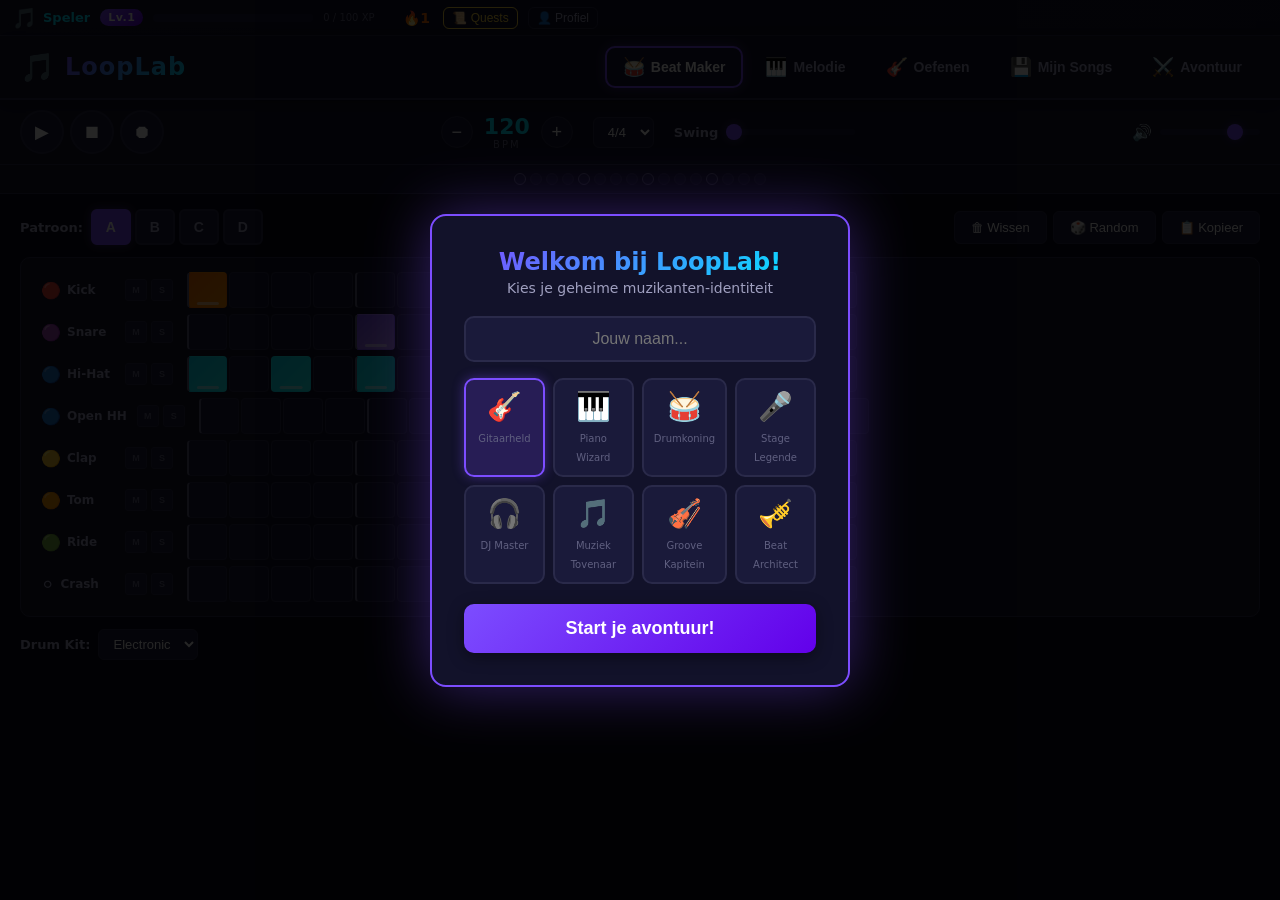
==== commit 7fa558ab: "Add guided tutorial system for young users (8+) Benny Beats guides children step-by-step through the" ====
--- a/index.html
+++ b/index.html
@@ -9,6 +9,7 @@
     <link rel="stylesheet" href="css/piano-roll.css">
     <link rel="stylesheet" href="css/practice.css">
     <link rel="stylesheet" href="css/gamification.css">
+    <link rel="stylesheet" href="css/tutorial.css">
 </head>
 <body>
     <!-- Identity Setup Modal -->
@@ -351,6 +352,7 @@
     <script src="js/practice.js"></script>
     <script src="js/songs.js"></script>
     <script src="js/gamification.js"></script>
+    <script src="js/tutorial.js"></script>
     <script src="js/app.js"></script>
 </body>
 </html>
--- a/css/tutorial.css
+++ b/css/tutorial.css
@@ -0,0 +1,209 @@
+/* =====================
+   TUTORIAL OVERLAY
+   ===================== */
+#tutorial-overlay {
+    position: fixed;
+    top: 0;
+    left: 0;
+    width: 100%;
+    height: 100%;
+    z-index: 9000;
+    pointer-events: none;
+}
+
+#tutorial-overlay > div {
+    position: fixed;
+    background: rgba(0, 0, 0, 0.65);
+    pointer-events: auto;
+    transition: all 0.4s ease;
+}
+
+/* =====================
+   SPOTLIGHT HIGHLIGHT
+   ===================== */
+.tutorial-highlight {
+    position: relative;
+    z-index: 9001 !important;
+    box-shadow: 0 0 0 4px #ffd700, 0 0 20px rgba(255, 215, 0, 0.5) !important;
+    border-radius: 8px;
+    animation: tutorial-pulse 1.5s ease-in-out infinite;
+    pointer-events: auto !important;
+}
+
+@keyframes tutorial-pulse {
+    0%, 100% { box-shadow: 0 0 0 4px #ffd700, 0 0 20px rgba(255, 215, 0, 0.3); }
+    50% { box-shadow: 0 0 0 6px #ffd700, 0 0 30px rgba(255, 215, 0, 0.6); }
+}
+
+/* =====================
+   SPEECH BUBBLE
+   ===================== */
+#tutorial-bubble {
+    position: fixed;
+    z-index: 9100;
+    background: linear-gradient(135deg, #1a1a2e 0%, #16213e 100%);
+    border: 3px solid #ffd700;
+    border-radius: 20px;
+    padding: 20px;
+    width: 360px;
+    max-width: calc(100vw - 32px);
+    box-shadow: 0 8px 32px rgba(0, 0, 0, 0.4), 0 0 20px rgba(255, 215, 0, 0.15);
+    color: #fff;
+    font-family: 'Segoe UI', system-ui, sans-serif;
+}
+
+.tutorial-bubble-enter {
+    animation: tutorial-bounce-in 0.4s ease-out;
+}
+
+@keyframes tutorial-bounce-in {
+    0% { transform: scale(0.8); opacity: 0; }
+    60% { transform: scale(1.05); }
+    100% { transform: scale(1); opacity: 1; }
+}
+
+/* Avatar */
+.tutorial-avatar {
+    font-size: 48px;
+    text-align: center;
+    margin-bottom: 8px;
+    line-height: 1;
+}
+
+.tutorial-celebrate {
+    animation: tutorial-celebrate-bounce 0.5s ease;
+}
+
+@keyframes tutorial-celebrate-bounce {
+    0% { transform: scale(1); }
+    30% { transform: scale(1.4) rotate(-10deg); }
+    60% { transform: scale(1.2) rotate(5deg); }
+    100% { transform: scale(1); }
+}
+
+/* Text */
+.tutorial-text {
+    font-size: 17px;
+    line-height: 1.5;
+    text-align: center;
+    margin-bottom: 16px;
+    color: #e0e0ff;
+    font-weight: 500;
+}
+
+/* Actions */
+.tutorial-actions {
+    display: flex;
+    justify-content: center;
+    gap: 12px;
+}
+
+.tutorial-btn-next {
+    background: linear-gradient(135deg, #ffd700, #ffaa00);
+    color: #1a1a2e;
+    border: none;
+    padding: 10px 28px;
+    border-radius: 25px;
+    font-size: 16px;
+    font-weight: 700;
+    cursor: pointer;
+    transition: transform 0.2s, box-shadow 0.2s;
+    animation: tutorial-btn-glow 2s ease-in-out infinite;
+}
+
+.tutorial-btn-next:hover {
+    transform: scale(1.05);
+    box-shadow: 0 4px 16px rgba(255, 215, 0, 0.4);
+}
+
+@keyframes tutorial-btn-glow {
+    0%, 100% { box-shadow: 0 0 8px rgba(255, 215, 0, 0.3); }
+    50% { box-shadow: 0 0 20px rgba(255, 215, 0, 0.6); }
+}
+
+.tutorial-btn-skip {
+    background: transparent;
+    color: #888;
+    border: 1px solid #444;
+    padding: 8px 16px;
+    border-radius: 25px;
+    font-size: 13px;
+    cursor: pointer;
+    transition: color 0.2s, border-color 0.2s;
+}
+
+.tutorial-btn-skip:hover {
+    color: #ccc;
+    border-color: #888;
+}
+
+/* Progress dots */
+.tutorial-progress {
+    display: flex;
+    justify-content: center;
+    gap: 5px;
+    margin-top: 14px;
+}
+
+.tutorial-dot {
+    width: 8px;
+    height: 8px;
+    border-radius: 50%;
+    background: #333;
+    transition: background 0.3s, transform 0.3s;
+}
+
+.tutorial-dot.active {
+    background: #ffd700;
+    transform: scale(1.3);
+}
+
+.tutorial-dot.done {
+    background: #4caf50;
+}
+
+/* =====================
+   RESPONSIVE
+   ===================== */
+@media (max-width: 480px) {
+    #tutorial-bubble {
+        width: calc(100vw - 24px);
+        padding: 16px;
+        border-radius: 16px;
+    }
+
+    .tutorial-avatar {
+        font-size: 36px;
+    }
+
+    .tutorial-text {
+        font-size: 15px;
+    }
+}
+
+/* =====================
+   HAND POINTER (animated arrow pointing to target)
+   ===================== */
+.tutorial-highlight::after {
+    content: '👆';
+    position: absolute;
+    bottom: -32px;
+    left: 50%;
+    transform: translateX(-50%);
+    font-size: 24px;
+    animation: tutorial-point 1s ease-in-out infinite;
+    pointer-events: none;
+    z-index: 9002;
+}
+
+@keyframes tutorial-point {
+    0%, 100% { transform: translateX(-50%) translateY(0); }
+    50% { transform: translateX(-50%) translateY(-8px); }
+}
+
+/* Don't show pointer on large elements */
+.beat-row.tutorial-highlight::after,
+#piano-grid.tutorial-highlight::after,
+.bpm-control.tutorial-highlight::after {
+    display: none;
+}
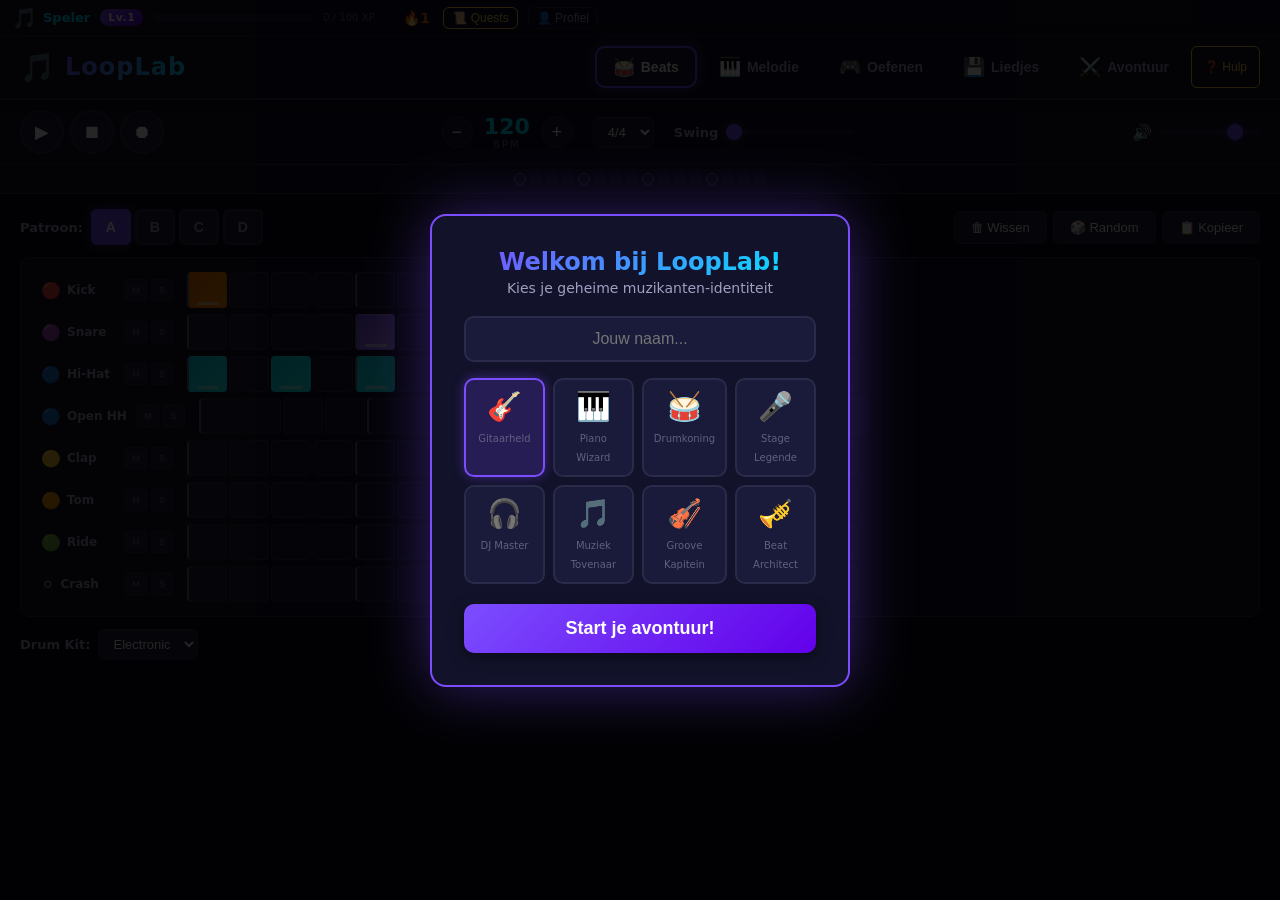
==== commit 8eab942e: "feat: add example songs, tooltips, and UI improvements - Add example songs grid with pre-made loops " ====
--- a/index.html
+++ b/index.html
@@ -60,25 +60,28 @@
                 <h1>LoopLab</h1>
             </div>
             <nav id="main-nav">
-                <button class="nav-btn active" data-view="sequencer">
+                <button class="nav-btn active" data-view="sequencer" title="Maak een drumbeat door op de vakjes te klikken">
                     <span class="nav-icon">🥁</span>
-                    <span>Beat Maker</span>
-                </button>
-                <button class="nav-btn" data-view="piano">
+                    <span>Beats</span>
+                </button>
+                <button class="nav-btn" data-view="piano" title="Maak een melodie door noten te plaatsen">
                     <span class="nav-icon">🎹</span>
                     <span>Melodie</span>
                 </button>
-                <button class="nav-btn" data-view="practice">
-                    <span class="nav-icon">🎸</span>
+                <button class="nav-btn" data-view="practice" title="Oefen je ritmegevoel met een spelletje">
+                    <span class="nav-icon">🎮</span>
                     <span>Oefenen</span>
                 </button>
-                <button class="nav-btn" data-view="songs">
+                <button class="nav-btn" data-view="songs" title="Bewaar en laad je liedjes, of probeer voorbeelden">
                     <span class="nav-icon">💾</span>
-                    <span>Mijn Songs</span>
-                </button>
-                <button class="nav-btn" data-view="profile">
+                    <span>Liedjes</span>
+                </button>
+                <button class="nav-btn" data-view="profile" title="Bekijk je voortgang en verdien beloningen">
                     <span class="nav-icon">⚔️</span>
                     <span>Avontuur</span>
+                </button>
+                <button class="tutorial-restart-btn" id="btn-tutorial" title="Leer hoe je een liedje maakt met LoopLab">
+                    ❓ Hulp
                 </button>
             </nav>
         </header>
@@ -164,11 +167,12 @@
                     <div class="instrument-selector">
                         <label>Instrument:</label>
                         <select id="melody-instrument">
-                            <option value="synth">Synth Lead</option>
+                            <option value="synth">Synth</option>
                             <option value="piano">Piano</option>
-                            <option value="bass">Bass</option>
-                            <option value="strings">Strings</option>
-                            <option value="pluck">Pluck</option>
+                            <option value="guitar">Gitaar</option>
+                            <option value="bass">Bas</option>
+                            <option value="strings">Strijkers</option>
+                            <option value="pluck">Tokkel</option>
                         </select>
                     </div>
                     <div class="scale-selector">
@@ -276,6 +280,12 @@
                         <button id="btn-add-section" class="action-btn">+ Sectie</button>
                     </div>
                 </div>
+                <div id="example-songs-list">
+                    <h3>🎶 Voorbeeldliedjes <span class="section-hint">- klik om te laden als startpunt!</span></h3>
+                    <div id="example-songs-grid" class="example-songs-grid">
+                        <!-- Generated by JS -->
+                    </div>
+                </div>
                 <div id="saved-songs-list">
                     <h3>Opgeslagen Songs</h3>
                     <div id="songs-grid">
--- a/css/style.css
+++ b/css/style.css
@@ -517,6 +517,110 @@
     font-size: 16px;
 }
 
+/* === Example Songs === */
+#example-songs-list {
+    margin-bottom: 20px;
+}
+
+#example-songs-list h3 {
+    margin-bottom: 12px;
+    font-size: 16px;
+    color: var(--text-secondary);
+}
+
+.section-hint {
+    font-size: 12px;
+    color: var(--text-dim);
+    font-weight: 400;
+}
+
+.example-songs-grid {
+    display: grid;
+    grid-template-columns: repeat(auto-fill, minmax(160px, 1fr));
+    gap: 12px;
+}
+
+.example-song-card {
+    text-align: center;
+    border: 2px dashed var(--accent-secondary) !important;
+    background: linear-gradient(135deg, var(--bg-panel), rgba(0, 229, 255, 0.05)) !important;
+}
+
+.example-song-card:hover {
+    border-style: solid !important;
+    background: linear-gradient(135deg, var(--bg-panel), rgba(0, 229, 255, 0.12)) !important;
+}
+
+.example-song-icon {
+    font-size: 32px;
+    margin-bottom: 4px;
+}
+
+/* === Tooltip info buttons === */
+.info-btn {
+    display: inline-flex;
+    align-items: center;
+    justify-content: center;
+    width: 20px;
+    height: 20px;
+    border-radius: 50%;
+    background: var(--bg-cell);
+    border: 1px solid var(--border-color);
+    color: var(--text-dim);
+    font-size: 11px;
+    font-weight: 700;
+    cursor: help;
+    margin-left: 4px;
+    position: relative;
+    vertical-align: middle;
+}
+
+.info-btn:hover {
+    color: var(--accent-secondary);
+    border-color: var(--accent-secondary);
+}
+
+.info-btn .info-tooltip {
+    display: none;
+    position: absolute;
+    bottom: 28px;
+    left: 50%;
+    transform: translateX(-50%);
+    background: var(--bg-panel);
+    border: 1px solid var(--accent-secondary);
+    border-radius: var(--radius-sm);
+    padding: 8px 12px;
+    color: var(--text-primary);
+    font-size: 12px;
+    font-weight: 400;
+    white-space: nowrap;
+    max-width: 250px;
+    white-space: normal;
+    z-index: 200;
+    box-shadow: var(--shadow-md);
+}
+
+.info-btn:hover .info-tooltip {
+    display: block;
+}
+
+/* === Tutorial button in header === */
+.tutorial-restart-btn {
+    background: transparent;
+    border: 1px solid var(--accent-yellow);
+    color: var(--accent-yellow);
+    padding: 6px 12px;
+    border-radius: var(--radius-sm);
+    font-size: 12px;
+    cursor: pointer;
+    transition: all 0.2s;
+}
+
+.tutorial-restart-btn:hover {
+    background: var(--accent-yellow);
+    color: var(--bg-dark);
+}
+
 /* === Responsive === */
 @media (max-width: 768px) {
     #main-header {
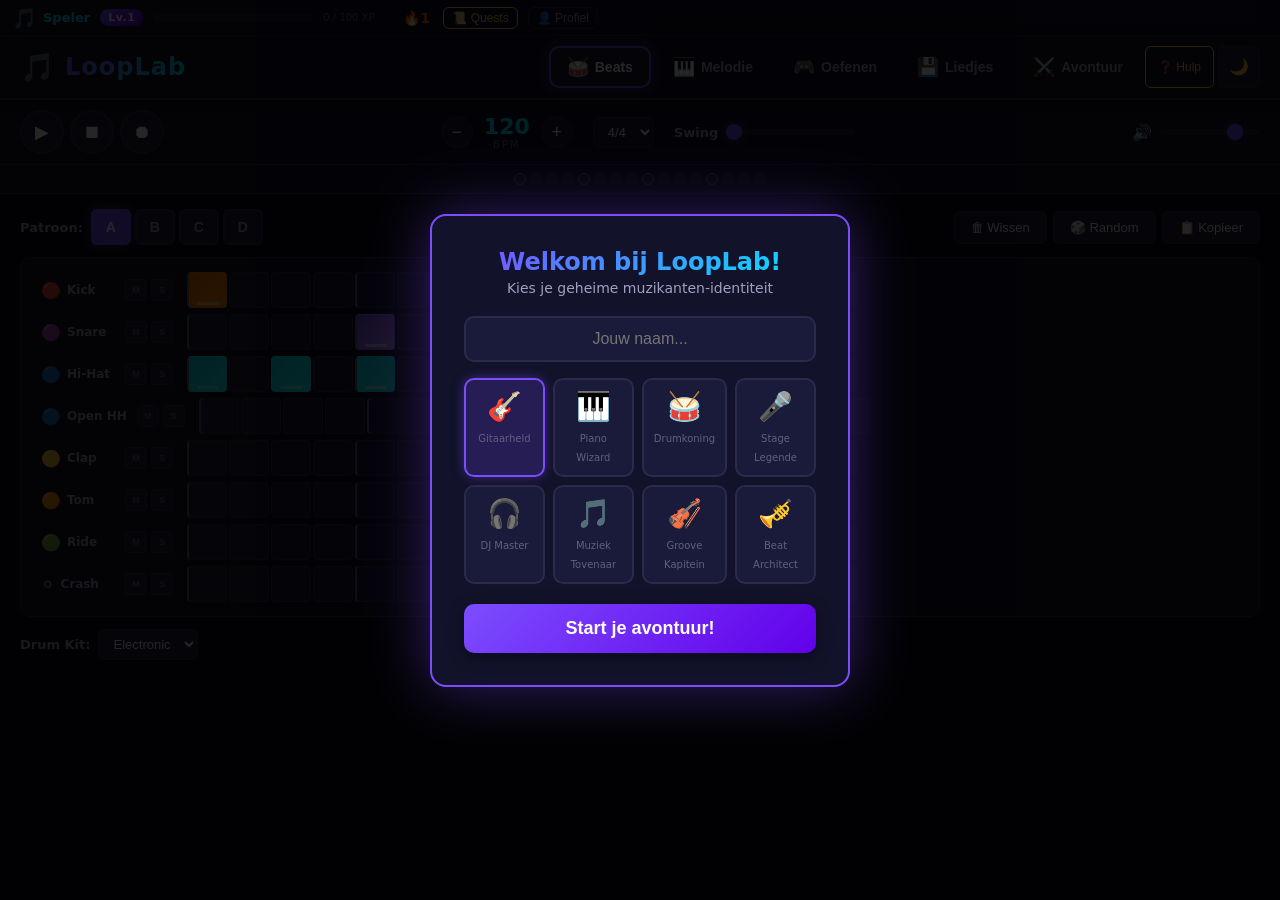
==== commit 9bd6919d: "feat: IndexedDB songopslag + dark/light mode toggle - Songs worden nu opgeslagen in IndexedDB (echte" ====
--- a/index.html
+++ b/index.html
@@ -82,6 +82,9 @@
                 </button>
                 <button class="tutorial-restart-btn" id="btn-tutorial" title="Leer hoe je een liedje maakt met LoopLab">
                     ❓ Hulp
+                </button>
+                <button class="theme-toggle" id="btn-theme-toggle" title="Wissel tussen licht en donker thema">
+                    🌙
                 </button>
             </nav>
         </header>
@@ -360,6 +363,7 @@
     <script src="js/sequencer.js"></script>
     <script src="js/piano-roll.js"></script>
     <script src="js/practice.js"></script>
+    <script src="js/database.js"></script>
     <script src="js/songs.js"></script>
     <script src="js/gamification.js"></script>
     <script src="js/tutorial.js"></script>
--- a/css/style.css
+++ b/css/style.css
@@ -25,6 +25,36 @@
     --shadow-lg: 0 8px 32px rgba(0,0,0,0.5);
 }
 
+/* === Light Theme === */
+[data-theme="light"] {
+    --bg-dark: #f0f0f5;
+    --bg-panel: #ffffff;
+    --bg-cell: #e8e8f0;
+    --bg-cell-hover: #dcdce8;
+    --bg-cell-active: #c8c8e0;
+    --accent-primary: #6200ea;
+    --accent-secondary: #0097a7;
+    --accent-warm: #e65100;
+    --accent-pink: #d81b60;
+    --accent-green: #00c853;
+    --accent-yellow: #f9a825;
+    --text-primary: #1a1a2e;
+    --text-secondary: #4a4a6a;
+    --text-dim: #8080a0;
+    --border-color: #d0d0e0;
+    --glow-primary: rgba(98, 0, 234, 0.2);
+    --glow-secondary: rgba(0, 151, 167, 0.2);
+    --shadow-sm: 0 2px 8px rgba(0,0,0,0.08);
+    --shadow-md: 0 4px 16px rgba(0,0,0,0.1);
+    --shadow-lg: 0 8px 32px rgba(0,0,0,0.12);
+}
+
+[data-theme="light"] select,
+[data-theme="light"] input[type="text"] {
+    background: var(--bg-cell);
+    color: var(--text-primary);
+}
+
 * {
     margin: 0;
     padding: 0;
@@ -621,6 +651,24 @@
     color: var(--bg-dark);
 }
 
+/* === Theme Toggle === */
+.theme-toggle {
+    background: var(--bg-cell);
+    border: 1px solid var(--border-color);
+    color: var(--text-primary);
+    padding: 6px 10px;
+    border-radius: var(--radius-sm);
+    font-size: 16px;
+    cursor: pointer;
+    transition: all 0.2s;
+    line-height: 1;
+}
+
+.theme-toggle:hover {
+    border-color: var(--accent-primary);
+    background: var(--bg-cell-hover);
+}
+
 /* === Responsive === */
 @media (max-width: 768px) {
     #main-header {
